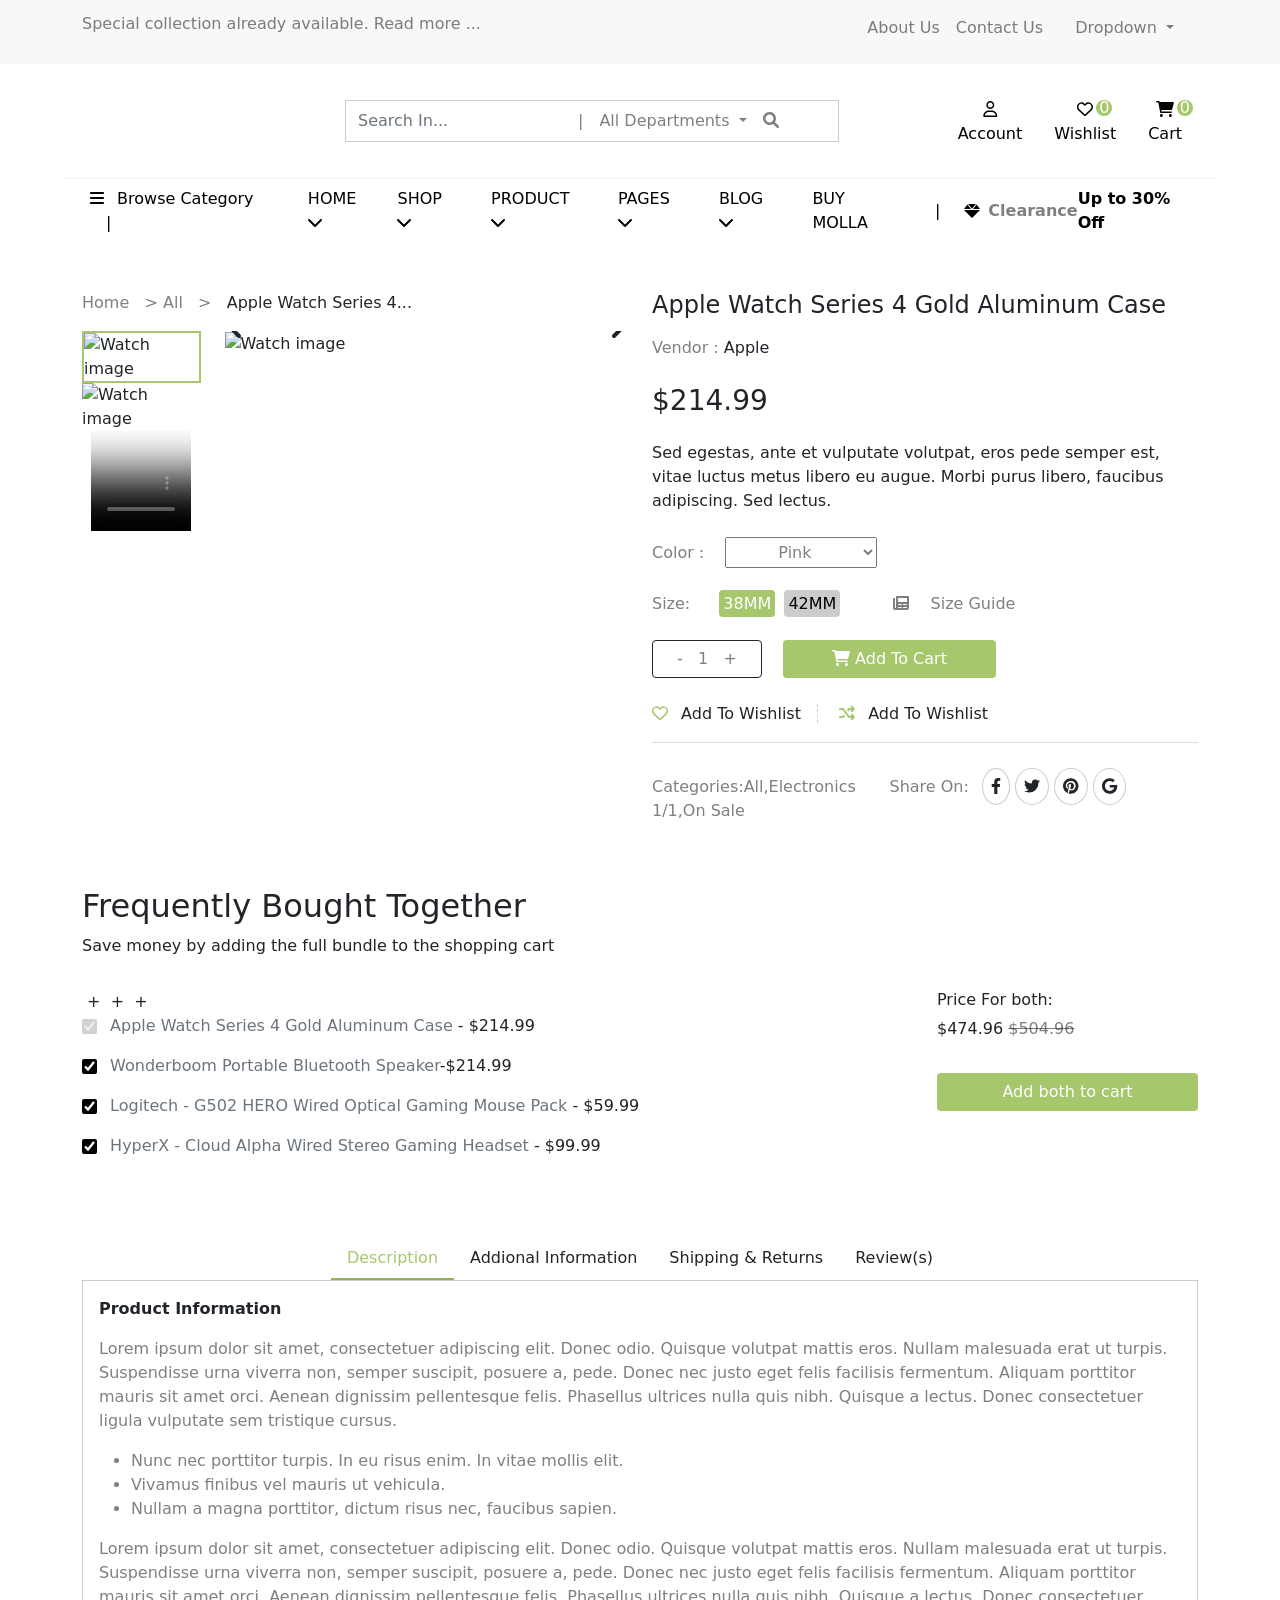
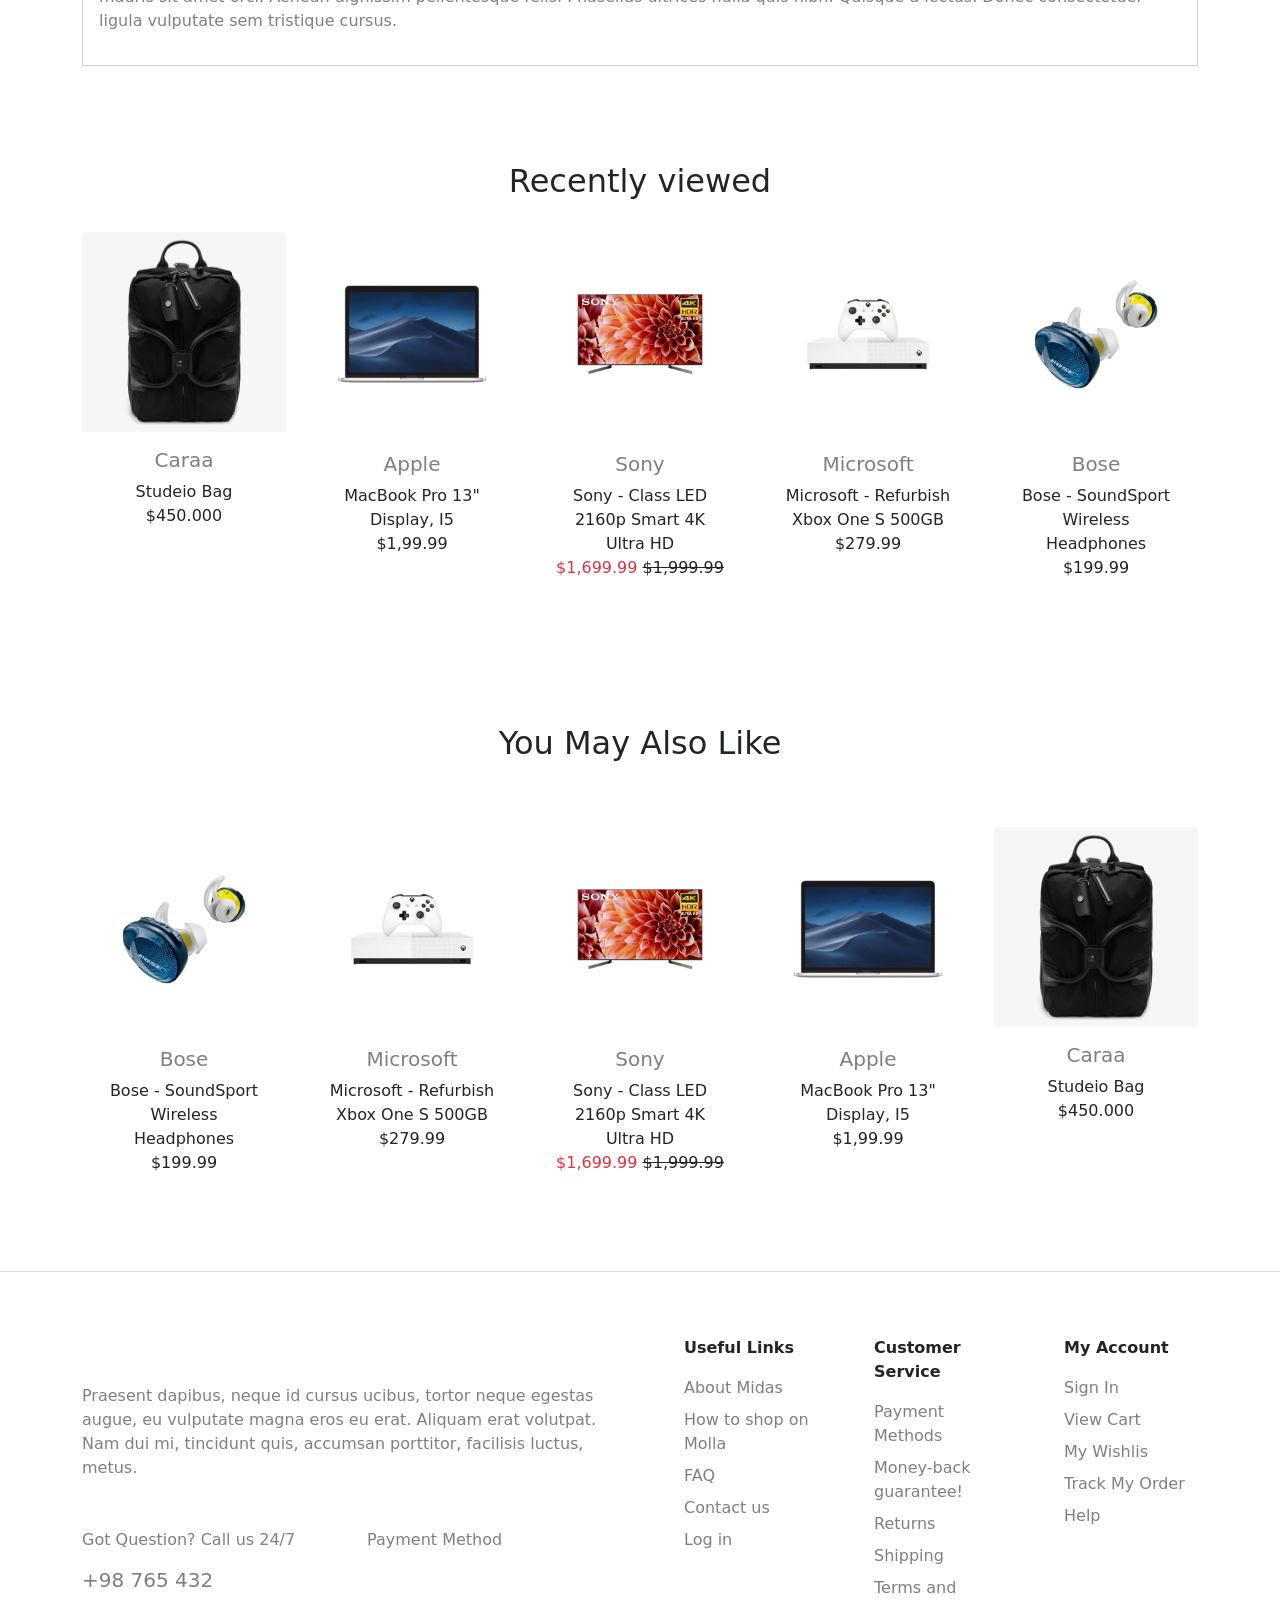
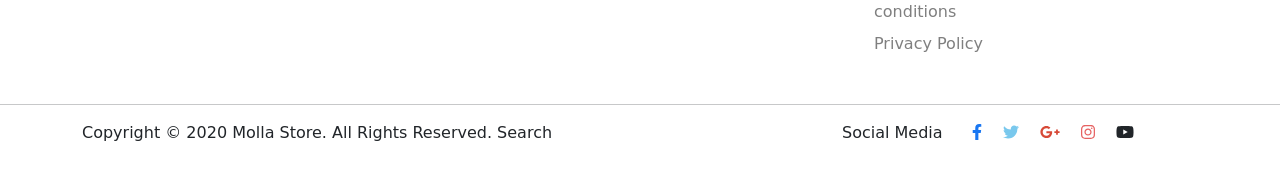
==== 2- rahma yousra/index.html @ 9e014f12 "commi comm" ====
<!DOCTYPE html>
<html lang="en">
  <head>
    <meta charset="UTF-8" />
    <meta http-equiv="X-UA-Compatible" content="IE=edge" />
    <meta name="viewport" content="width=device-width, initial-scale=1.0" />
    <title>Apple Watch Series 4 Gold</title>
    <link rel="stylesheet" href="css/all.min.css" />
    <link rel="stylesheet" href="css/bootstrap.min.css" />
    <link rel="stylesheet" href="css/style.css" />
    <link rel="stylesheet" href="https://cdn.jsdelivr.net/npm/swiper@8/swiper-bundle.min.css"/>
    <link rel="stylesheet" href="css/media.css">
  </head>
  <body>
    <!-- Start Navbar0 -->
    <section id="navbar0">
      <div class="container pt-2 ">
        <div class="text-black-50 d-inline-block py-1"><span>Special collection already available. Read more ...</span></div>
        <div class="float-end d-flex align-items-center ">
          <ul class="list-unstyled d-none d-lg-flex align-items-center">
            <li class="mx-2 text-black-50">About Us</li>
            <li class="mx-2 text-black-50">Contact Us</li>
            <li class="nav-item dropdown mx-2 text-black-50">
              <a class="nav-link dropdown-toggle text-black-50" href="#" role="button" data-bs-toggle="dropdown" aria-expanded="false">
                Dropdown
              </a>
              <ul class="dropdown-menu">
                <li><a class="dropdown-item" href="#">AUD</a></li>
                <li><a class="dropdown-item" href="#">EUR</a></li>
                <li><a class="dropdown-item" href="#">INR</a></li>
                <li><a class="dropdown-item" href="#">JPY</a></li>
                <li><a class="dropdown-item" href="#">USD</a></li>
                <li><a class="dropdown-item" href="#">VND</a></li>
              </ul>
            </li>
          </ul>
              <ul  class="list-unstyled d-lg-none d-flex justify-content-center align-items-center">
              <li class="nav-item dropdown">
                <a class="nav-link dropdown-toggle text-black-50" href="#" role="button" data-bs-toggle="dropdown" aria-expanded="false">
                  Link
                </a>
                <ul class="dropdown-menu">
                  <li><a class="dropdown-item" href="#">About Us</a></li>
                  <li><a class="dropdown-item" href="#">Contact Us</a></li>
                  <li><a class="dropdown-item" href="#">AUD</a></li>
                </ul>
              </li>
            </ul>

            </li>
          </ul>
        </div>
        <div class="clearfix"></div>
      </div>
    </section>
    <!-- End Navbar0 -->


    <!-- Start Navbar1 -->
    <section id="navbar1">
      <nav class="navbar navbar-expand-lg">
        <div class="container py-3">

         <span class="d-flex justify-content-center align-items-center d-block d-md-none" id="openSidebar"> <i class="fa-solid fa-bars fa-2x"></i></span> 
         <div class="sideBar bg-light p-5" id="sideBar">
           <p class="float-end" id="closeSidebar"> <i class="fa-solid fa-x"></i></p>
           <div class="clearfix"></div>

            <form class="d-flex" role="search">
              <input
                class="form-control"
                type="search"
                placeholder="Search In..."
                aria-label="Search"
              />
              <span class="searchIcons me-3 p-3 text-black-50 d-flex justify-content-center align-items-center">
                <i class="fa-solid fa-magnifying-glass"></i>
              </span>
            </form>
            

            <ul class="nav navs d-flex justify-content-between align-items-center mt-4">
              <li class="nav-item" id="menuBrder">
                <a class="nav-link active text-black" id="menu" aria-current="page" href="#">Menu</a>
              </li>
              <li class="nav-item" id="categoryBrder">
                <a class="nav-link text-black" id="category" href="#">Category</a>
              </li>
            </ul>

               <ul class="itemListMenu mt-3 float-start list-unstyled  w-100" id="itemListMenu">
                <li>HOME</li>
                <hr>
                <li>SHOP</li>
                <hr>
                <li>PRODUCT</li>
                <hr>
                <li>PAGES</li>
                <hr>
                <li>BLOG</li>
                <hr>
                <li>BUY NOW</li>
               </ul>


               <ul class="itemListCategory mt-3 float-start list-unstyled d-none w-100 overflow-visible" id="itemListCategory">
                <li>Daily offers</li>
                <hr>
                <li>Gift Ideas</li>
                <hr>
                <li>Beds</li>
                <hr>
                <li>Lighting</li>
                <hr>
                <li>Sofas & Sleepr sofas</li>
                <hr>
                <li>Storage</li>
                <hr>
               </ul>


               <div class="mt-3">
                <span class="socialIcons ms-2 ">
                 <span class="p-2"><i class="fa-brands fa-facebook-f "></i></span>
                 <span class="p-2"><i class="fa-brands fa-twitter "></i></span>
                 <span class="p-2"><i class="fa-brands fa-pinterest "></i></span>
                 <span class="p-2"><i class="fa-brands fa-google "></i></span>
                 <span class="p-2"><i class="fa-brands fa-youtube"></i></span>
                </span></div>
            </div>


          <a class="navbar-brand"
            ><img
              src="images/logo_c1cc906b-de91-4cb3-840b-9c2dd7e81e2a_125x@2x.png"
              alt=""
          /></a>
         

          <div class="collapse navbar-collapse" id="navbarSupportedContent">
            <form class="d-none d-md-flex" role="search">
              <input
                class="form-control me-2"
                type="search"
                placeholder="Search In..."
                aria-label="Search"
              />
            </form>
            <span class="text-black-50">|</span>
            <li class="nav-item dropdown">
              <a
                class="nav-link dropdown-toggle text-black-50"
                href="#"
                role="button"
                data-bs-toggle="dropdown"
                aria-expanded="false"
              >
                All Departments
              </a>
              <ul class="dropdown-menu">
                <li>
                  <a class="dropdown-item text-black-50" href="#"
                    >All Departments</a
                  >
                </li>
                <li>
                  <a class="dropdown-item text-black-50" href="#">Fashion</a>
                </li>
                <li>
                  <a class="dropdown-item text-black-50" href="#">-Men</a>
                </li>
                <li>
                  <a class="dropdown-item text-black-50" href="#">-Women</a>
                </li>
                <li>
                  <a class="dropdown-item text-black-50" href="#"
                    >Electronics</a
                  >
                </li>
                <li>
                  <a class="dropdown-item text-black-50" href="#"
                    >Home & Garden</a
                  >
                </li>
                <li>
                  <a class="dropdown-item text-black-50" href="#">-Decor</a>
                </li>
                <li>
                  <a class="dropdown-item text-black-50" href="#">-Lighting</a>
                </li>
              </ul>
            </li>

            <span class="me-3 text-black-50">
              <i class="fa-solid fa-magnifying-glass"></i>
            </span>
          </div>

          <div class="icons w-50 ms-5">
            <ul
              class="navbar-nav navIcon ps-5 mb-2 mb-lg-d-flex justify-content-center align-items-center float-end"
            >
              <li class="nav-item mx-3">
                <a href="#" class="text-decoration-none iconsNavColor">
                  <i
                    class="fa-regular fa-user d-inline-block text-center w-100"
                  ></i>
                  <br />
                  <span class="d-none d-lg-block">Account</span>
                </a>
              </li>

              <li class="nav-item mx-3">
                <a href="#" class="text-decoration-none iconsNavColor">
                  <i
                    class="fa-regular fa-heart d-inline-block text-center w-100"
                  ></i
                  ><span
                    class="count p-2 rounded-circle d-flex justify-content-center align-items-center"
                    >0</span
                  >
                  <br />
                  <span class="d-none d-lg-block">Wishlist</span>
                </a>
              </li>

              <li class="nav-item mx-3">
                <a href="#" class="text-decoration-none iconsNavColor">
                  <i
                    class="fa-solid fa-cart-shopping d-inline d-lg-inline-block text-center w-100"
                  ></i
                  ><span
                    class="count cartCount p-2 rounded-circle d-flex justify-content-center align-items-center"
                    >0</span
                  >
                  <br />
                  <span class="d-none d-lg-block">Cart</span>
                </a>
              </li>
            </ul>
          </div> 
        </div>
      </nav>
      <hr class="breakNavs" />
    </section>
    <!-- End Navbar1 -->

    <!-- Start Navbar2 -->
    <section id="navbar2">
      <nav class="navbar  navbar-expand-lg">
        <div class="container">
          <div class="collapse navbar-collapse" id="navbarSupportedContent">
            <ul class="navbar-nav me-auto mb-2 mb-lg-0 text-black">
              <li class="nav-item">
                <a class="nav-link active text-black" aria-current="page"><i class="fa-solid fa-bars me-2"></i> Browse Category <span class="ms-3">|</span></a>
              </li>
              <li class="nav-item  ">
                <a class="nav-link text-black ms-3" href="Demo.html" target="_blank">HOME <i class="fa-solid fa-chevron-down"></i> </a>
              </li>
              <li class="nav-item ">
                <a class="nav-link text-black mx-2" href="#">SHOP <i class="fa-solid fa-chevron-down"></i></a>
              </li>
              <li class="nav-item">
                <a class="nav-link text-black mx-2" href="product.html" target="_blank">PRODUCT <i class="fa-solid fa-chevron-down"></i></a>
              </li>
              <li class="nav-item">
                <a class="nav-link text-black mx-2" href="#">PAGES <i class="fa-solid fa-chevron-down"></i></a>
              </li>
              <li class="nav-item">
                <a class="nav-link text-black mx-2" href="#">BLOG <i class="fa-solid fa-chevron-down"></i></a>
              </li>
              <li class="nav-item">
                <a class="nav-link text-black mx-2" href="#">BUY MOLLA </a>
              </li>
              <li class="mx-3 d-none d-xl-flex justify-content-center align-items-center">|</li>
              <li class="ms-2 text-black d-none  d-xl-flex justify-content-center align-items-center"><i class="fa-solid fa-gem"></i></li>
              <li class="ms-2 fw-bold d-none d-xl-flex justify-content-center align-items-center"><span class="text-black-50">Clearance</span> Up to 30% Off</li>
            </ul>
      
          </div>
        </div>
      </nav>
    </section>
    <!-- End Navbar2 -->

     <!-- Start AddToCart -->
      <header id="home" class="my-5">
        <div class="container">
          <div class="row">
            <div class="col-md-6">
              <p><a class="homeLink text-decoration-none text-black-50" href="#home">Home &nbsp; &gt; </a> <span class="text-black-50 homeLink">All &nbsp; &gt; </span> <span>&nbsp; Apple Watch Series 4...</span></p>
               <div class="homeImg">
                  <div class="row">
                    <div class="col-md-3 ">
                      <div class="threeImgs d-flex align-items-center flex-md-column">
                         <img src="images/6168ae2ea782121b2976e354fee776a3_b99ef992-c197-4e5d-81ba-7b82a5c49987.jpg" class="d-inline d-md-inline-block img-fluid" id="img1" alt="Watch image">
                         <img src="images/Untitled-1_b6ff6c4b-8a17-4f96-8bec-6616ef0be7ab_220x220.jpg" class="d-inline d-md-inline-block img-fluid" id="img2" alt="Watch image">
                         <video poster="images/Untitled-1_b6ff6c4b-8a17-4f96-8bec-6616ef0be7ab.webp" src="images//ea5dc76718da4bf68f3b762d4877a92b.SD-480p-1.5Mbps.mp4" id="video" class="d-inline d-md-inline-block w-100"  controls  muted loop></video>
                       </div>
                   </div>
                 

                   <div class="col-md-9">
                       <div class="mainImg overflow-hidden">
                        <img  class="w-100 d-none" id="mainImg" alt="Watch image">
                        <video src="images//ea5dc76718da4bf68f3b762d4877a92b.SD-480p-1.5Mbps.mp4"   id="mainVideo" class="py-5 mt-5 w-100 d-none d-flex justify-content-center align-items-center" controls  muted loop></video>
                       <div class="arrows">
                        <span id='clickLeft'><i  class="fa-solid fa-chevron-left fa-2x"></i></span>
                        <span id='clickRight'><i class="fa-solid fa-chevron-right fa-2x"></i></span>
                        
                       </div>
                      </div>
                   </div>
                  </div>
               </div>
            </div>

            <div class="col-md-6">
              <div class="homeTxt">
                <h4>Apple Watch Series 4 Gold Aluminum Case</h4>
                <p class="mt-3"><span class="text-black-50">Vendor : </span> Apple</p>
                <h6 class="mt-4 fs-3">$214.99</h6>
                <p class="mt-4">Sed egestas, ante et vulputate volutpat, eros pede semper est, vitae luctus metus libero eu augue. Morbi purus libero, faucibus adipiscing. Sed lectus.</p>
                <p class="mt-4"><span class="text-black-50">Color : </span> <select class="text-black-50 px-5 ms-3 py-1" name="colors" id="colors">
                  <option value="Pink" >Pink</option>
                </select></p>
                <p class="mt-4"><span class="text-black-50"> Size: </span> <span class="ms-4 sizeBgcolor1 p-1 rounded-2">38MM</span> <span class="sizeBgcolor2 ms-1 p-1 rounded-2">42MM</span>
                 <span class="text-black-50 ms-5 sizeGuide"> <i class="fa-solid fa-newspaper me-3"></i> Size Guide</span>
                </p>
                <p class="mt-4">
                  <button class="btn border-dark px-4 text-black-50" value="1"><span id="decrease">-</span> &nbsp; <span id="counter">1</span> &nbsp; <span id="increase">+</span></button>
                  <button class="btn text-white homeAddToCart ms-3 px-5"> <i class="fa-solid fa-cart-shopping"></i> Add To Cart</button>
                </p>
                <p class="mt-4">
                  <span class="pe-3 homeTxtIcon hoverAll"><i class="fa-regular fa-heart heartColor"></i> <span class="ms-2 heartIconTxt">Add To Wishlist</span></span>
                  <span class="px-3 hoverAll"><i class="fa-solid fa-shuffle shuffleColor"></i> <span class="ms-2 heartIconTxt">Add To Wishlist</span></span>
                </p>
                <hr class="text-muted">
              
              <div class="row">
                <div class="col-lg-5 my-3">
                    <span class="text-black-50">Categories:</span><span class="text-black-50 category">All,</span><span class="text-black-50 category">Electronics 1/1</span><span  class="text-black-50 category">,On Sale</span>
                  </div>

                  
                  <div class="col-lg-7 my-3">
                    <div class=""><span class="text-black-50">Share On:</span>
                    <span class="socialIcons ms-2">
                     <span class="p-2"><i class="fa-brands fa-facebook-f "></i></span>
                     <span class="p-2"><i class="fa-brands fa-twitter "></i></span>
                     <span class="p-2"><i class="fa-brands fa-pinterest "></i></span>
                     <span class="p-2"><i class="fa-brands fa-google "></i></span>
                    </span></div>
                  </div>
                </div>
              </div>
              </div>
            </div>
            </div>
          
        <!-- </div> -->
      </header>
     <!-- End AddToCart -->


     <!-- Start BoughtTogether -->
     <section class="BoughtTogether my-5">
         <div class="container">
          <h2>Frequently Bought Together</h2>
         <p>Save money by adding the full bundle to the shopping cart</p>
         <div class="row">
          <div class="col-lg-9 my-3">
             <div class="boughtImgs">
                <img src="images/6168ae2ea782121b2976e354fee776a3_b99ef992-c197-4e5d-81ba-7b82a5c49987.jpg" class="" alt="">
                + 
                <img src="images/293e4f32-4141-4dcd-9898-7e48425bd70c_1.2d47e8857f1b8368aadb686611cf8ba5_240x.jpg" class="" alt="">
                 +
                 <img src="images/6168ae2ea782121b2976e354fee776a3_b99ef992-c197-4e5d-81ba-7b82a5c49987.jpg" class="" alt="">
                +
                <img src="images/293e4f32-4141-4dcd-9898-7e48425bd70c_1.2d47e8857f1b8368aadb686611cf8ba5_240x.jpg" class="" alt="">
              </div>
              <div class="checkBoxes d-none d-md-block">
                <p>
                  <input type="checkbox" checked disabled class="check">
                  <label for="item"><span class="text-muted ms-2">Apple Watch Series 4 Gold Aluminum Case </span><span>- $214.99</span></label>
                </p>

                <p>
                  <input type="checkbox" checked  class="check bg-black">
                  <label for="item"><span class="text-muted ms-2">Wonderboom Portable Bluetooth Speaker</span><span>-$214.99</span></label>
                </p>

                <p>
                  <input type="checkbox" checked  class="check">
                  <label for="item"><span class="text-muted ms-2">Logitech - G502 HERO Wired Optical Gaming Mouse Pack </span><span>- $59.99</span></label>
                </p>

                <p>
                  <input type="checkbox" checked  class="check">
                  <label for="item"><span class="text-muted ms-2">HyperX - Cloud Alpha Wired Stereo Gaming Headset </span><span>- $99.99</span></label>
                </p>
              </div>
          </div>
          <div class="col-lg-3 my-3">
                <div class="boughtTxt text-center text-lg-start">

                <h6 class="d-inline d-md-block">Price For both:</h6>
                <p class="d-inline d-md-block">$474.96 <del class="text-black-50">$504.96</del></p>
                <button class="btn boughtBtn w-100 mt-3">Add both to cart</button>


                </div>
          </div>


         </div>
         
               <!--  -->
  
               <!--  -->
         </div>
                
         <div class="accordion d-block d-md-none mt-4 " id="accordionExample">
          <div class="accordion-item overflow-hidden">
            <h2 class="accordion-header text-center" id="headingOne">
              <button class="accordion-button m-auto text-center w-50" type="button" data-bs-toggle="collapse" data-bs-target="#collapseOne" aria-expanded="true" aria-controls="collapseOne">
                View More <i class="fa-solid fa-chevron-down ms-2"></i>
              </button>
            </h2>
            <div id="collapseOne" class="accordion-collapse collapse show" aria-labelledby="headingOne" data-bs-parent="#accordionExample">
              <div class="accordion-body">
                <div class="checkBoxes d-block d-md-none">
                  <p>
                    <input type="checkbox" checked disabled class="check">
                    <label for="item"><span class="text-muted ms-2">Apple Watch Series 4 Gold Aluminum Case </span><span>- $214.99</span></label>
                  </p>
  
                  <p>
                    <input type="checkbox" checked  class="check bg-black">
                    <label for="item"><span class="text-muted ms-2">Wonderboom Portable Bluetooth Speaker</span><span>-$214.99</span></label>
                  </p>
  
                  <p>
                    <input type="checkbox" checked  class="check">
                    <label for="item"><span class="text-muted ms-2">Logitech - G502 HERO Wired Optical Gaming Mouse Pack </span><span>- $59.99</span></label>
                  </p>
  
                  <p>
                    <input type="checkbox" checked  class="check">
                    <label for="item"><span class="text-muted ms-2">HyperX - Cloud Alpha Wired Stereo Gaming Headset </span><span>- $99.99</span></label>
                  </p>
                </div>
              </div>
            </div>
          </div>

        </div>
     </section>
     <!-- End BoughtTogether -->


     
     <!-- Start Navs -->
     <section class="navs" id="navs">
      <ul class="nav justify-content-center">
        <li class="nav-item" id="navOne">
          <a class="nav-link text-dark" id="navOneLink" href="#navs">Description</a>
        </li>
        <li class="nav-item">
          <a class="nav-link text-dark" href="#navs">Addional Information</a>
        </li>
        <li class="nav-item">
          <a class="nav-link text-dark" href="#navs">Shipping & Returns</a>
        </li>
        <li class="nav-item">
          <a class="nav-link text-dark" href="#navs">Review(s)</a>
        </li>
      </ul>
 
      <div class="container">
        <div class="content p-3">
          <div id="one" >
            <p class="fw-bold">Product Information</p>
            <p class="mt-3 text-black-50">Lorem ipsum dolor sit amet, consectetuer adipiscing elit. Donec odio. Quisque volutpat mattis eros. Nullam malesuada erat ut turpis. Suspendisse urna viverra non, semper suscipit, posuere a, pede. Donec nec justo eget felis facilisis fermentum. Aliquam porttitor mauris sit amet orci. Aenean dignissim pellentesque felis. Phasellus ultrices nulla quis nibh. Quisque a lectus. Donec consectetuer ligula vulputate sem tristique cursus.</p>
            <ul class="mt-3 text-black-50">
              <li>Nunc nec porttitor turpis. In eu risus enim. In vitae mollis elit.</li>
              <li>Vivamus finibus vel mauris ut vehicula.</li>
              <li>Nullam a magna porttitor, dictum risus nec, faucibus sapien.</li>
            </ul>
            <p class="mt-3 text-black-50">Lorem ipsum dolor sit amet, consectetuer adipiscing elit. Donec odio. Quisque volutpat mattis eros. Nullam malesuada erat ut turpis. Suspendisse urna viverra non, semper suscipit, posuere a, pede. Donec nec justo eget felis facilisis fermentum. Aliquam porttitor mauris sit amet orci. Aenean dignissim pellentesque felis. Phasellus ultrices nulla quis nibh. Quisque a lectus. Donec consectetuer ligula vulputate sem tristique cursus.</p>
          </div>
          <div id="two" class="d-none">
            <p class="fw-bold"> <p class="fw-bold">Information</p>
            <p class="mt-3 text-black-50">Lorem ipsum dolor sit amet, consectetuer adipiscing elit. Donec odio. Quisque volutpat mattis eros. Nullam malesuada erat ut turpis. Suspendisse urna viverra non, semper suscipit, posuere a, pede. Donec nec justo eget felis facilisis fermentum. Aliquam porttitor mauris sit amet orci. Aenean dignissim pellentesque felis. Phasellus ultrices nulla quis nibh. Quisque a lectus. Donec consectetuer ligula vulputate sem tristique cursus.</p>
            <p>Fabric & care</p>
            <ul class="mt-3 text-black-50">
              <li>Faux suede fabric</li>
              <li>Gold tone metal hoop handles.</li>
              <li>RI branding.</li>
              <li>Snake print trim interior.</li>
              <li>Adjustable cross body strap.</li>
              <li>Height: 31cm; Width: 32cm; Depth: 12cm; Handle Drop: 61cm.</li>
            </ul>
            <hr class="text-black-50">
            <p><span>Type: </span> <span class="contentInfoList ms-3 text-black-50">Watch</span></p>
            <p><span>Vendor: </span> <span class="contentInfoList ms-3 text-black-50">Apple</span></p>
            <p><span>Color: </span> <span class="ms-3 text-black-50">Pink</span></p>
            <p><span>Size: </span> <span class="ms-3 text-black-50">38MM,42MM</span></p>
          </div>
          <div id="three" class="d-none">
            <p class="text-black-50">Order in the next <span class="shippingHours">10Hours59Minutes:</span></p>
            <p class="text-black-50"><i class="fa-solid fa-check me-2"></i> To receive your package between <em> Monday 10/10/2022 </em> and <em> Thursday 10/13/2022</em></p>
           <hr class="text-black-50">
           <p>Delivery & returns</p>
           <p class="mt-3 text-black-50">We deliver to over 100 countries around the world. For full details of the delivery options we offer, please view our <span class="contentInfoList">Delivery information <br></span>
            We hope you’ll love every purchase, but if you ever need to return an item you can do so within a month of receipt. For full details of how to make a return, please view our <span class="contentInfoList">Returns <br></span> <span class="contentInfoList">information</span></p>
          </div>
          <div id="four" class="d-none">
            four
          </div>
        </div>
      </div>
     
     </section>
     <!-- End Navs -->
      


      <!--Start Recently Viewed -->
          <section class="recently-viewed my-5">
             <div class="container py-5">
              <h2 class="text-center">Recently viewed</h2>
              <div class="row mt-3">
                 <div class="col-6 col-lg-4  col-xl my-3">
                  <div class="card">
                    <div class="cardImgs  w-100">
                      <div class="icons text-end w-100 mt-3 me-2 ">
                        <p class="btn rounded-pill text-end w-75 me-3">
                          <span class="tooltip text-white me-4">Add To Wishlist</span>
                          <i class="fa-regular fa-heart"></i>
                        </p>
                        <p class="btn rounded-pill text-end  w-75 me-3">
                          <span class="tooltip text-white me-4">Quick View</span>
                          <i class="fa-solid fa-glasses"></i>
                        </p>
                      </div>
                      <img src="Images/main_studiobag_1024x1024_2x_b6820b1b-255b-45f5-9020-11326ff910f4.webp" class="card-img-top  text-center mainImg" alt="...">
                    <img src="Images/studio_bag_01_1024x1024_2x_93f4acdd-b62f-4c5e-863b-537a3e01bc04.webp" class="card-img-top  text-center  hoverImg" alt="...">
                    </div>
                    <div class="card-body text-center">
                      <h5 class="card-title text-center text-black-50">Caraa</h5>
                      <p class="card-text"><span>Studeio Bag</span> <br> <span>$450.000</span> </p>
                      <button class="addToCartBtn btn text-black w-100 mt-4 "><i class="fa-solid fa-cart-shopping"></i> Add To Cart</button>
                    </div>
                  </div>
                 </div>

                 <div class="col-6 col-lg-4  col-xl my-3">
                  <div class="card">
        
                    <div class="cardImgs w-100">
                      <div class="icons text-end w-100 mt-3 me-2">
                        <p class="btn rounded-pill text-end w-75 me-3">
                          <span class="tooltip text-white me-4">Add To Wishlist</span>
                          <i class="fa-regular fa-heart"></i>
                        </p>
                        <p class="btn rounded-pill text-end  w-75 me-3">
                          <span class="tooltip text-white me-4">Quick View</span>
                          <i class="fa-solid fa-glasses"></i>
                        </p>
                      </div>
                      <img src="Images/4599700_sd.webp" class="card-img-top text-center  mainImg" alt="...">
                      <img src="Images/4599700cv11d.webp" class="card-img-top  text-center hoverImg" alt="...">
                    </div>
                    <div class="card-body text-center">
                      <h5 class="card-title text-center text-black-50">Apple</h5>
                      <p class="card-text"><span>MacBook Pro 13" Display, I5</span> <br> <span>$1,99.99</span> </p>
                      <button class="btn text-black w-100 "><i class="fa-solid fa-cart-shopping"></i> Add To Cart</button>
                    </div>
                  </div>
                 </div>
                 
              
                 <div class="col-6 col-lg-4  col-xl my-3">
                  <div class="card">
                    <div class="cardImgs w-100">
                      <div class="icons text-end mt-3 me-2 w-100">
                        <p class="btn rounded-pill text-end w-75 me-3">
                          <span class="tooltip text-white me-4">Add To Wishlist</span>
                          <i class="fa-regular fa-heart"></i>
                        </p>
                        <p class="btn rounded-pill text-end  w-75 me-3">
                          <span class="tooltip text-white me-4">Quick View</span>
                          <i class="fa-solid fa-glasses"></i>
                        </p>
                      </div>
                      <img src="Images/6179726_sd.webp" class="card-img-top  text-center mainImg" alt="...">
                      <img src="Images/6179726ld.webp" class="card-img-top  text-center hoverImg" alt="...">
                    </div>
                    <div class="card-body text-center">
                      <h5 class="card-title text-center text-black-50">Sony</h5>
                      <p class="card-text"><span>Sony - Class LED 2160p Smart 4K Ultra HD</span> <br> <span class="text-danger">$1,699.99 </span> <del>$1,999.99</del></p>
                      <button class="btn text-black w-100 "><i class="fa-solid fa-cart-shopping"></i> Add To Cart</button>
                    </div>
                  </div>
                 </div>

                 <div class="col-6 col-lg-4  col-xl my-3">
                  <div class="card">
                    <div class="cardImgs w-100">
                      <div class="icons text-end  w-100 mt-3 me-2">
                        <p class="btn rounded-pill text-end w-75 me-3">
                          <span class="tooltip text-white me-4">Add To Wishlist</span>
                          <i class="fa-regular fa-heart"></i>
                        </p>
                        <p class="btn rounded-pill text-end  w-75 me-3">
                          <span class="tooltip text-white me-5">Quick View</span>
                          <i class="fa-solid fa-glasses"></i>
                        </p>
                      </div>
                      <img src="Images/6375659cv14d.webp" class="card-img-top  text-center mainImg" alt="...">
                      <img src="Images/6375659cv15d.webp" class="card-img-top  text-center hoverImg" alt="...">
                    </div>
                    <div class="card-body text-center">
                      <h5 class="card-title text-center text-black-50"> Microsoft</h5>
                      <p class="card-text"><span>Microsoft - Refurbish Xbox One S 500GB</span><br> <span>$279.99</span> </p>
                      <button class="btn text-black w-100 "><i class="fa-solid fa-cart-shopping"></i> Add To Cart</button>
                    </div>
                  </div>
                 </div>

                 <div class="col-6 col-lg-4  col-xl my-3">
                  <div class="card">
                    <div class="cardImgs w-100">
                      <div class="icons w-100 mt-3 me-2 text-end">
                        <p class="btn rounded-pill text-end w-75 me-3">
                          <span class="tooltip text-white me-4">Add To Wishlist</span>
                          <i class="fa-regular fa-heart"></i>
                        </p>
                        <p class="btn rounded-pill text-end  w-75 me-3">
                          <span class="tooltip text-white me-5">Quick View</span>
                          <i class="fa-solid fa-glasses"></i>
                        </p>
                      </div>
                      <img src="Images/5876112_sd.webp" class="card-img-top  text-center mainImg" alt="...">
                      <img src="Images/5876112cv13d.webp" class="card-img-top  text-center hoverImg" alt="...">
                    </div>
                    <div class="card-body text-center">
                      <h5 class="card-title text-center text-black-50"> Bose</h5>
                      <p class="card-text"><span>Bose - SoundSport Wireless Headphones</span><br> <span>$199.99</span> </p>
                      <button class="btn text-black w-100 "><i class="fa-solid fa-cart-shopping"></i> Add To Cart</button>
                    </div>
                  </div>
                 </div>

              </div>
             </div>
          </section>
      <!-- End Recently Viewed -->
      


    <!--Satrt May also Like  -->
     <section class="recently-viewed my-5">
      <div class="container">
        <h2 class="text-center my-5">You May Also Like</h2>
        <div class="row mt-3">
          <div class="col-6 col-lg-4  col-xl my-3">
            <div class="card">
              <div class="cardImgs w-100">
                <div class="icons w-100 mt-3 me-2 text-end">
                  <p class="btn rounded-pill text-end w-75 me-3">
                    <span class="tooltip text-white me-4">Add To Wishlist</span>
                    <i class="fa-regular fa-heart"></i>
                  </p>
                  <p class="btn rounded-pill text-end  w-75 me-3">
                    <span class="tooltip text-white me-5">Quick View</span>
                    <i class="fa-solid fa-glasses"></i>
                  </p>
                </div>
                <img src="Images/5876112_sd.webp" class="card-img-top  text-center mainImg" alt="...">
                <img src="Images/5876112cv13d.webp" class="card-img-top  text-center hoverImg" alt="...">
              </div>
              <div class="card-body text-center">
                <h5 class="card-title text-center text-black-50"> Bose</h5>
                <p class="card-text"><span>Bose - SoundSport Wireless Headphones</span><br> <span>$199.99</span> </p>
                <button class="btn text-black w-100 "><i class="fa-solid fa-cart-shopping"></i> Add To Cart</button>
              </div>
            </div>
           </div>
          
           <div class="col-6 col-lg-4  col-xl my-3">
            <div class="card">
              <div class="cardImgs w-100">
                <div class="icons text-end  w-100 mt-3 me-2">
                  <p class="btn rounded-pill text-end w-75 me-3">
                    <span class="tooltip text-white me-4">Add To Wishlist</span>
                    <i class="fa-regular fa-heart"></i>
                  </p>
                  <p class="btn rounded-pill text-end  w-75 me-3">
                    <span class="tooltip text-white me-5">Quick View</span>
                    <i class="fa-solid fa-glasses"></i>
                  </p>
                </div>
                <img src="Images/6375659cv14d.webp" class="card-img-top  text-center mainImg" alt="...">
                <img src="Images/6375659cv15d.webp" class="card-img-top  text-center hoverImg" alt="...">
              </div>
              <div class="card-body text-center">
                <h5 class="card-title text-center text-black-50"> Microsoft</h5>
                <p class="card-text"><span>Microsoft - Refurbish Xbox One S 500GB</span><br> <span>$279.99</span> </p>
                <button class="btn text-black w-100 "><i class="fa-solid fa-cart-shopping"></i> Add To Cart</button>
              </div>
            </div>
           </div>
       
           <div class="col-6 col-lg-4  col-xl my-3">
            <div class="card">
              <div class="cardImgs w-100">
                <div class="icons text-end mt-3 me-2 w-100">
                  <p class="btn rounded-pill text-end w-75 me-3">
                    <span class="tooltip text-white me-4">Add To Wishlist</span>
                    <i class="fa-regular fa-heart"></i>
                  </p>
                  <p class="btn rounded-pill text-end  w-75 me-3">
                    <span class="tooltip text-white me-4">Quick View</span>
                    <i class="fa-solid fa-glasses"></i>
                  </p>
                </div>
                <img src="Images/6179726_sd.webp" class="card-img-top  text-center mainImg" alt="...">
                <img src="Images/6179726ld.webp" class="card-img-top  text-center hoverImg" alt="...">
              </div>
              <div class="card-body text-center">
                <h5 class="card-title text-center text-black-50">Sony</h5>
                <p class="card-text"><span>Sony - Class LED 2160p Smart 4K Ultra HD</span> <br> <span class="text-danger">$1,699.99 </span> <del>$1,999.99</del></p>
                <button class="btn text-black w-100 "><i class="fa-solid fa-cart-shopping"></i> Add To Cart</button>
              </div>
            </div>
           </div>

          
           <div class="col-6 col-lg-4  col-xl my-3">
            <div class="card">
  
              <div class="cardImgs w-100">
                <div class="icons text-end w-100 mt-3 me-2">
                  <p class="btn rounded-pill text-end w-75 me-3">
                    <span class="tooltip text-white me-4">Add To Wishlist</span>
                    <i class="fa-regular fa-heart"></i>
                  </p>
                  <p class="btn rounded-pill text-end  w-75 me-3">
                    <span class="tooltip text-white me-4">Quick View</span>
                    <i class="fa-solid fa-glasses"></i>
                  </p>
                </div>
                <img src="Images/4599700_sd.webp" class="card-img-top  text-center  mainImg" alt="...">
                <img src="Images/4599700cv11d.webp" class="card-img-top  text-center hoverImg" alt="...">
              </div>
              <div class="card-body text-center">
                <h5 class="card-title text-center text-black-50">Apple</h5>
                <p class="card-text"><span>MacBook Pro 13" Display, I5</span> <br> <span>$1,99.99</span> </p>
                <button class="btn text-black w-100 "><i class="fa-solid fa-cart-shopping"></i> Add To Cart</button>
              </div>
            </div>
           </div>

           <div class="col-6 col-lg-4  col-xl my-3">
            <div class="card">
              <div class="cardImgs  w-100">
                <div class="icons text-end w-100 mt-3 me-2">
                  <p class="btn rounded-pill text-end w-75 me-3">
                    <span class="tooltip text-white me-4">Add To Wishlist</span>
                    <i class="fa-regular fa-heart"></i>
                  </p>
                  <p class="btn rounded-pill text-end  w-75 me-3">
                    <span class="tooltip text-white me-4">Quick View</span>
                    <i class="fa-solid fa-glasses"></i>
                  </p>
                </div>
                <img src="Images/main_studiobag_1024x1024_2x_b6820b1b-255b-45f5-9020-11326ff910f4.webp" class="card-img-top  text-center mainImg" alt="...">
              <img src="Images/studio_bag_01_1024x1024_2x_93f4acdd-b62f-4c5e-863b-537a3e01bc04.webp" class="card-img-top  text-center hoverImg" alt="...">
              </div>
              <div class="card-body text-center">
                <h5 class="card-title text-center text-black-50">Caraa</h5>
                <p class="card-text"><span>Studeio Bag</span> <br> <span>$450.000</span> </p>
                <button class="btn text-black w-100 mt-4"><i class="fa-solid fa-cart-shopping"></i> Add To Cart</button>
              </div>
            </div>
           </div>

       </div>
      </div>
      <hr class="text-black-50 mayLikeLine mt-5">
     </section> 
   
    <!-- End May also Like -->
 

   <!-- Start Footer -->
    <footer class="my-4">
      <div class="container">
        <div class="row">

          <div class="col-md-6 my-3">
            <div class="footerChild">
              <img src="images/logo_c1cc906b-de91-4cb3-840b-9c2dd7e81e2a_125x@2x (1).png" alt="">
              <p class="text-black-50 mt-4">Praesent dapibus, neque id cursus ucibus, tortor neque egestas augue, eu vulputate magna eros eu erat. Aliquam erat volutpat. Nam dui mi, tincidunt quis, accumsan porttitor, facilisis luctus, metus.</p>
            </div>
           <div class="row mt-5">
            <div class="col-md-6 text-black-50">
              <p>Got Question? Call us 24/7</p>
              <h5>+98 765 432</h5>
            </div>
            <div class="col-md-6 text-black-50">
              <p>Payment Method</p>
              <img src="images/cards.png" alt="">
            </div>
           </div>
          </div>

          <div class="col-md-2 my-3">
            <ul class="footerUsefulLinks">
              <p class="fw-bold">Useful Links</p>
              <li class="text-black-50 mt-3">About Midas</li>
              <li class=" text-black-50 my-2">How to shop on Molla</li>
              <li class=" text-black-50 my-2">FAQ</li>
              <li class=" text-black-50 my-2">Contact us</li>
              <li class=" text-black-50 my-2">Log in</li>
            </ul>
          </div>
           
          <div class="col-md-2 my-3">
            <ul class="footerUsefulLinks">
              <p class="fw-bold">Customer Service</p>
              <li class="text-black-50 mt-3">Payment Methods</li>
              <li class="text-black-50 my-2">Money-back guarantee!</li>
              <li class="text-black-50 my-2">Returns</li>
              <li class="text-black-50 my-2">Shipping</li>
              <li class="text-black-50 my-2">Terms and conditions</li>
              <li class="text-black-50 my-2">Privacy Policy</li>
            </ul>
          </div>


          <div class="col-md-2 my-3">
            <ul class="footerUsefulLinks">
              <p class="fw-bold">My Account</p>
              <li class="text-black-50 mt-3">Sign In</li>
              <li class="text-black-50 my-2">View Cart</li>
              <li class="text-black-50 my-2">My Wishlis</li>
              <li class="text-black-50 my-2">Track My Order</li>
              <li class="text-black-50 my-2">Help</li>
            </ul>
          </div>

        </div>
      </div>
      <hr>
      <div class="container">
        <div class="row">
          <div class="col-md-8">
            <p>Copyright © 2020 Molla Store. All Rights Reserved. Search</p>
          </div>
          <div class="col-md-4">
            <div class="socialIcon">
              <span class="me-3">Social Media</span>
              <i class="fa-brands fa-facebook-f mx-2 facebook"></i>
              <i class="fa-brands fa-twitter twitter mx-2"></i>
              <i class="fa-brands fa-google-plus-g google mx-2"></i>
              <i class="fa-brands fa-instagram instagram mx-2"></i>
              <i class="fa-brands fa-youtube youtube mx-2"></i>
            </div>
          </div>
        </div>
      </div>
    </footer>
   <!-- End Footer -->

    <script src="js/all.min.js"></script>
    <script src="js/bootstrap.bundle.min.js"></script>
    <script src="https://cdn.jsdelivr.net/npm/swiper@8/swiper-bundle.min.js"></script>
    <script src="js/main.js"></script>
  </body>
</html>
---- 2- rahma yousra/css/style.css ----
/* General Properties */
:root{
    --main-color:#a6c76c;
}
*::selection{
    background-color: var(--main-color); 
    color: white;
}
/* End General Properties */

/* start  Navbar0*/
#navbar0{
    background-color: #f8f8f8;
}
#navbar0 .dropdown-menu{
    min-width: 8rem !important;
}
/* end Navbar0 */

/* start Navbar1 */
#navbar1 .iconsNavColor{
   color: black;
   position: relative;
}
#navbar1 .iconsNavColor:hover{
    color: var(--main-color);
}
#navbar1 .count{
    position: absolute;
    left: 68%;
    top: 0px;
    bottom: 60%;
    background-color: var(--main-color);
    color: white;
    width: 15px;
    height: 15px;
}
#navbar1 .cartCount{
    left:85% !important;
}
#navbar1 .nav-item{
    display: inline !important;
}
#navbar1 .navIcon
{
    margin-top: 10px;
    flex-direction: row;
}
#navbar1 input{
   border: 0px !important;
}
#navbar1 .collapse{
   border: 1px solid #ccc;
   transform: translateX(50%);
}
#navbar1 .navbar-toggler-icon{
    background-image: unset;
    color: black;
}
#navbar1 .breakNavs{
    width: 90%;
    color: #ccc;
    margin: auto;
}
/* end Navbar1 */

/* start Sidebar */
#navbar1 .navbar .sideBar{
    position: fixed;
    top: 0;
    left: -100%;
    bottom: 0;
    z-index: 9999;
}
#navbar1 .navbar .sideBar .searchIcons{
    background-color: var(--main-color) !important;
    color: white ;
}
#navbar1 .navbar .sideBar .nav .active{
    color: var(--main-color) !important;
}
#navbar1 .navbar .sideBar .nav .nav-item{
    border-bottom: 2px solid var(--main-color);
}
#navbar1.navbar .sideBar .nav .nav-item .nav-link:hover{
    color: var(--main-color) !important;
}
/* end Sidebar */

/* star Navbar2 */
#navbar2 .navbar{
    padding: 0rem !important;
}
#navbar2 .navbar .navbar-nav .nav-item:hover{
     border-top: 1px solid var(--main-color);
}
#navbar2 .navbar .navbar-nav .nav-item:hover .nav-link{
    color: var(--main-color) !important;
}

/* end Navbar2 */


/* Start AddToCart */
#home .homeLink:hover{
   color: var(--main-color) !important;
}
#home .threeImgs img {
    width: 140px !important;
}
#home .threeImgs video{
    width: 100px !important;
    height: 100px !important;
}
#home .mainImg{
    position: relative;
}
#home .arrows{
    position: absolute;
    bottom: 50%;
    width: 100%;
    display: flex;
    justify-content: space-between;
}
#home .homeTxt .sizeBgcolor1{
    background-color: var(--main-color) !important;
    color: white;
}
#home .homeTxt .sizeBgcolor2{
    background-color: #ccc !important;
    color: black;
}
#home .homeTxt .sizeGuide{
    transition:  all 0.5s;
 }
#home .homeTxt .sizeGuide:hover{
   color: black !important;
}
#home .homeTxt .homeAddToCart{
    background-color: var(--main-color);
}
#home .homeTxt .homeAddToCart:hover{
    box-shadow: 0 5px 10px rgba(0,0,0,.15) !important;
    background-color: #92b25a;
}
#home .homeTxt .heartColor,#home .homeTxt .shuffleColor{
    color: var(--main-color) !important;
}
#home .homeTxt .homeTxtIcon{
    border-right:1px dashed #ccc;
}
#home .homeTxt .hoverAll .heartIconTxt{
    transition: all .5s;
}
#home .homeTxt .hoverAll:hover .heartIconTxt{
    color: var(--main-color);
     text-decoration: underline;
}
#home .homeTxt .category{
    transition: all 0.5s;
}
#home .homeTxt .category:hover{
    color: var(--main-color) !important;
}
#home .homeTxt .socialIcons span {
     width: 50px;
     height: 50px;
     border-radius: 50%;
     border: 1px solid #ccc;
}
#home .homeTxt .socialIcons span{
    transition: all 0.5s;
}
#home .homeTxt .socialIcons span:hover{
    border-color: var(--main-color) !important;
    color: var(--main-color) !important;
}

/* End AddToCart */


/* Start BoughtTogether */
.BoughtTogether .boughtImgs img{
   width: 150px !important;
}

.BoughtTogether .boughtBtn{
    background-color: var(--main-color);
    color: white !important;
}
.BoughtTogether .boughtBtn:hover{
    box-shadow: 0 5px 10px rgba(0,0,0,.15) !important;
    background-color: #92b25a !important;
}
.BoughtTogether input:checked{
    accent-color: black;
}
.BoughtTogether .check{
    width: 15px;
    height: 15px;
    vertical-align: middle;
}
.BoughtTogether .viewMore{
    color: var(--main-color);
}
.BoughtTogether .collapse{
    transform: none;
    border: none !important;
}
.BoughtTogether .accordion-button{
    color: #92b25a !important;
    background-color: transparent !important;
    border-color: transparent;
}
.BoughtTogether .accordion-button:not(.collapsed)::after,.BoughtTogether .accordion-button::after {
    background-image: none !important;
}
.BoughtTogether .accordion-button:focus
{
    box-shadow: 0 0 0 0 !important;
}
.BoughtTogether .accordion-item
{
    border: none !important;
}
.BoughtTogether .accordion-button:not(.collapsed){
    box-shadow: 0 0 0 0;
}
.BoughtTogether .accordion-button
{
    display: block ;
}
 /* BoughtTogether */ 


/* Start Navs */
.navs .nav-link:active,.navs .nav-link:hover{
    color: var(--main-color) !important;
    /* text-decoration: underline !important; */
    cursor: pointer;
}
.navs .nav-item:active{
   border-bottom: 1px solid #92b25a;
}
.navs .content{
    border: 1px solid #ccc;
}
.navs .content .contentInfoList{
    text-decoration: underline;
    transition: all 0.5s;
    cursor: pointer;
}
.navs .content .contentInfoList:hover{
    color: var(--main-color) !important;
}
.navs .content .shippingHours{
    color: var(--main-color) !important;
}
/* End Navs */


/* Start Recently Viewed & cardMayLike*/
  .recently-viewed  button{
    border: 1px solid #ccc !important;
    display: none;
  }
  .recently-viewed button:hover{
    box-shadow: 0 5px 10px rgba(0,0,0,.15) !important;
    background-color: #92b25a !important;
    border: 1px solid var(--main-color) !important;
    color: white !important;
  }
  .recently-viewed .card{
        border: none !important;
        transition: all 2s;
  }
  .recently-viewed .card .card-text{
    transition: all 0.5s;
  }
  .recently-viewed .card .card-text:hover{
    color: var(--main-color) !important;
  }

  .recently-viewed .card:hover .hoverImg,.recently-viewed .card:hover button{
     display: block !important;
  }
  
  .recently-viewed .card{
    overflow: hidden;
  }
  .recently-viewed .card:hover .mainImg{
    opacity: 0;
    visibility: hidden;
    transition: all 0.5s;
  }
  .recently-viewed .card .hoverImg{
    opacity: 0;
    visibility: hidden;
    position: absolute;
    top: 0;
    left: 0;
    z-index: 98;
  }
  .recently-viewed .card:hover .hoverImg{
    opacity: 1;
    visibility: visible;
    transition: all 2.8s ease-in-out;
    transition-delay: -1.5s;
    transform: scale(1.1);
  }
  .recently-viewed .card:hover{
    box-shadow:  rgb(100 100 111 / 20%) 0px 7px 29px 0px;
  }
  .recently-viewed .card .cardImgs{
    position: relative;
  }
  .recently-viewed .card .icons{
    position: absolute;
    z-index: 99;
  }
  .recently-viewed .card .icons{
    visibility: hidden;
  }
  .recently-viewed .card:hover .icons{
    visibility: visible;
  }
   .recently-viewed .card .icons p span{
    visibility: hidden;
   }
  .recently-viewed .card .icons p:hover {
    color: white !important;
    background-color: var(--main-color) !important;
  }
   .recently-viewed .card .icons p,.recently-viewed .card .icons p span{
    transition:  all 0.5s;
   }
  .recently-viewed .card .icons p:hover span{
   visibility: visible;
    color: white !important;
  }
  .recently-viewed .card .tooltip{
    opacity: 1 !important;
  }
  /* .recently-viewed .card:hover .addToCartBtn{
    display: block;
  } */

/* End Recently Viewed & cardMayLike */


/* Start Footer */
.footerUsefulLinks{
    list-style: none;
}
.footerUsefulLinks li{
    transition: all 0.5s;
}
.footerUsefulLinks li:hover{
    color: var(--main-color)  !important;
} 
footer .socialIcon .facebook{
    color:   #1977f2 !important;
}
footer .socialIcon .twitter{
    color:  #79c8ed !important;
}
footer .socialIcon .google{
    color:  #d74937 !important;
}
footer .socialIcon .instagram{
    color:   #dd6d9a !important;
}
footer .socialIcon .instagram{
    color:   #e66262 !important;
}
/* End Footer */
---- 2- rahma yousra/css/media.css ----
/* Start BoughtTogether */
@media (max-width:768px) {
    .BoughtTogether .boughtImgs img{
        width: 100px !important;
     }
    

}
@media (max-width:992px) {
    header .imgHeader{
        width: 100%;
        height: 100vh;
   }
   
}
/* End BoughtTogether */
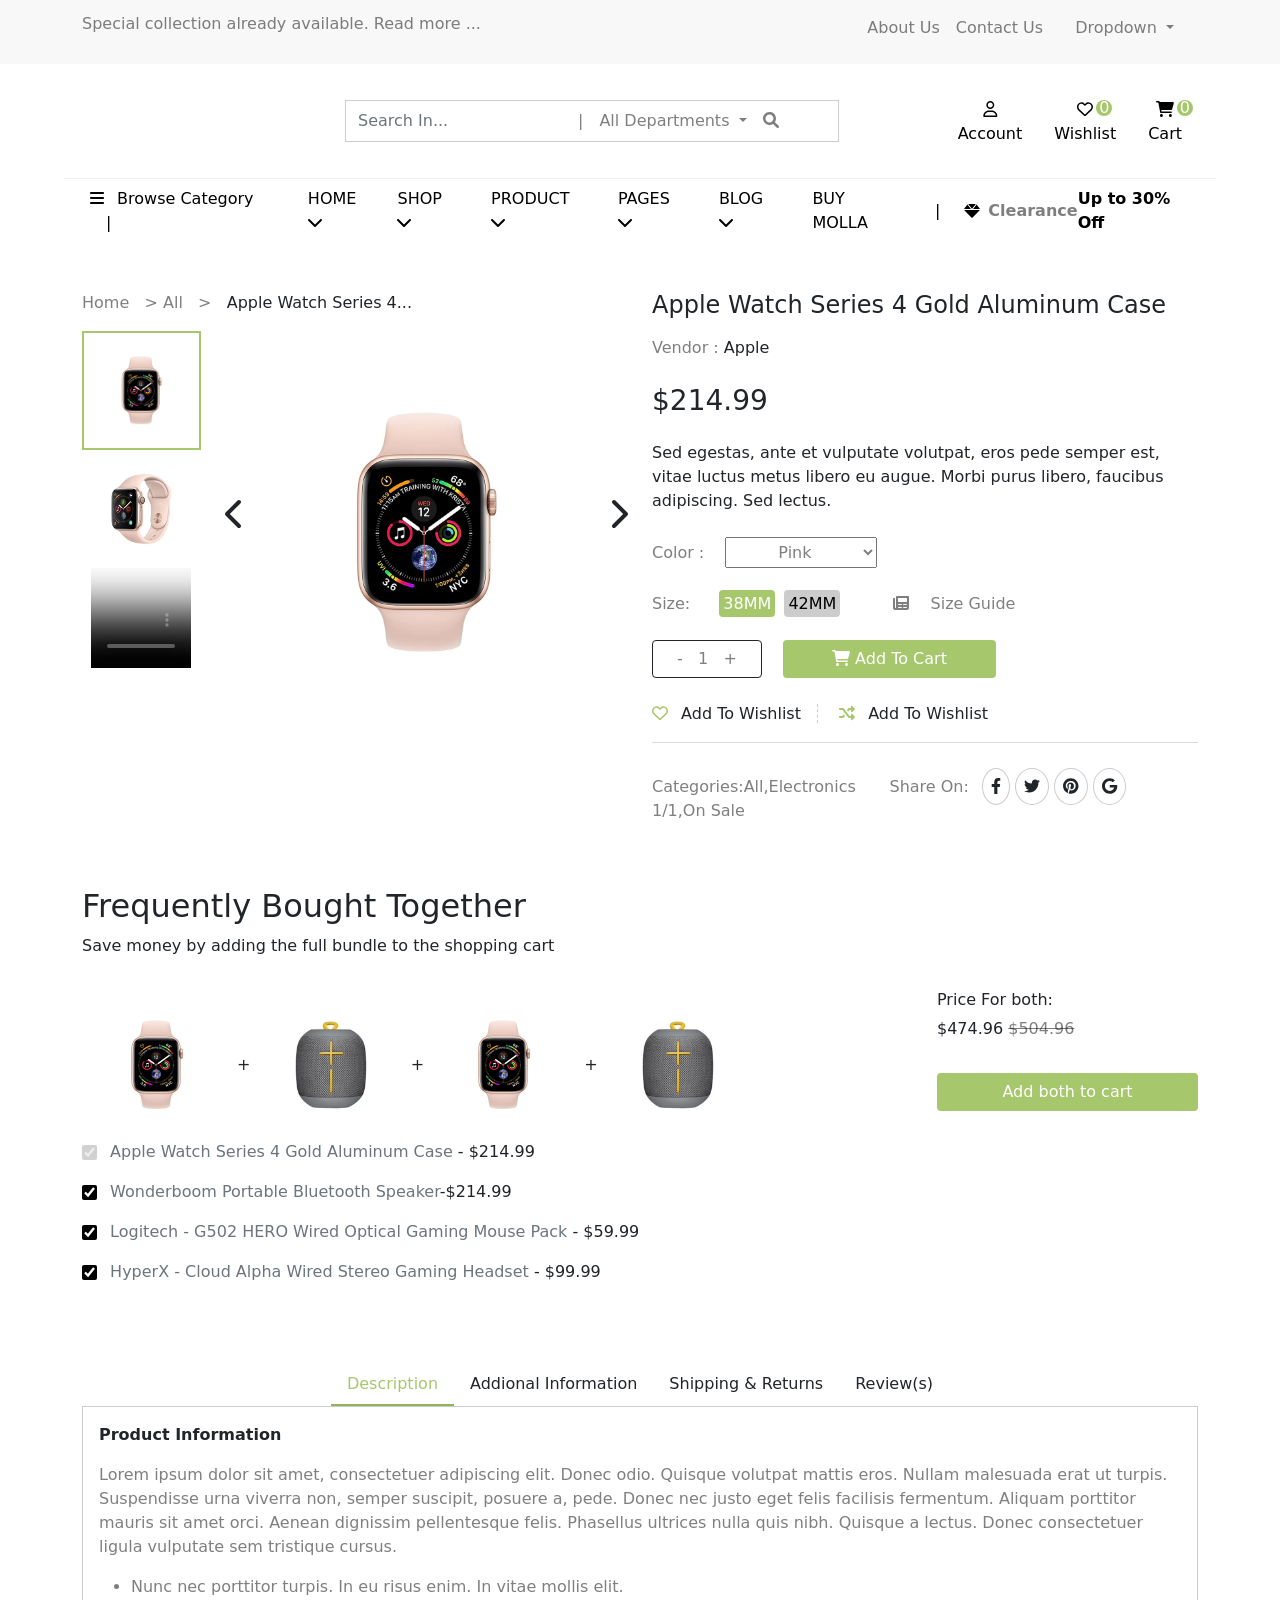
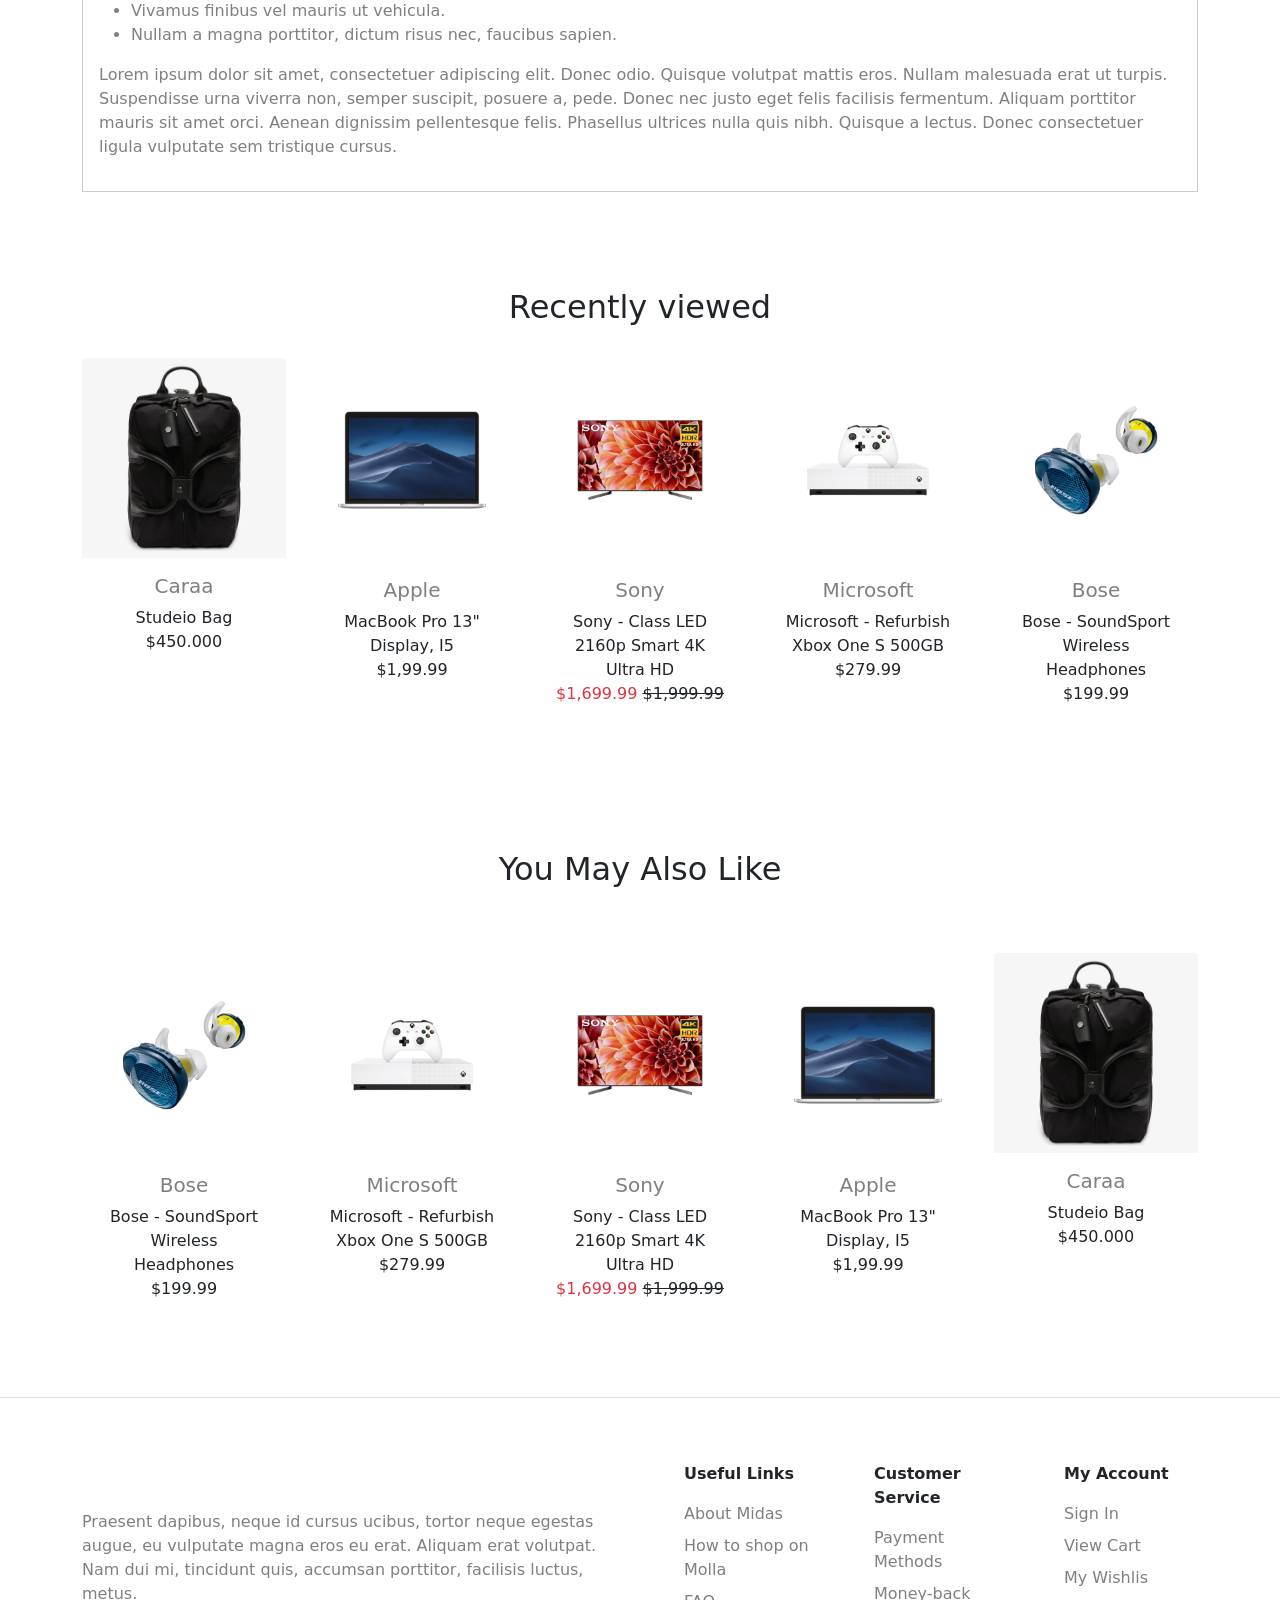
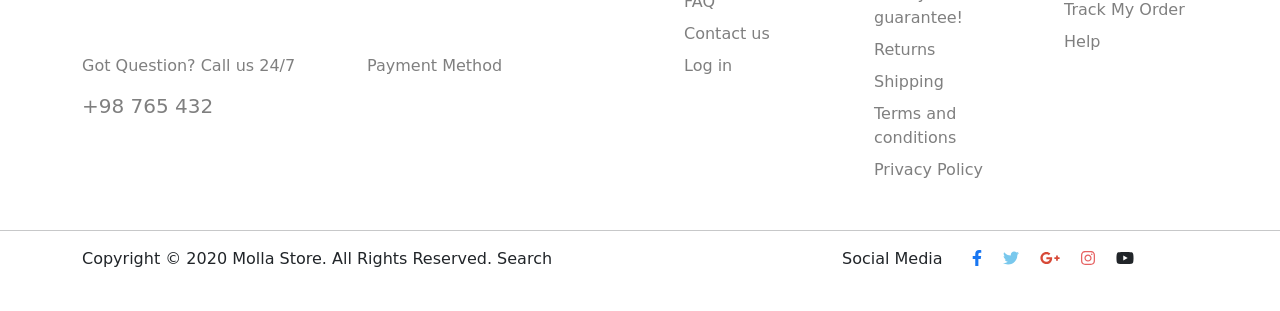
==== commit c370f684: "Update index.html" ====
--- a/2- rahma yousra/index.html
+++ b/2- rahma yousra/index.html
@@ -293,8 +293,8 @@
                   <div class="row">
                     <div class="col-md-3 ">
                       <div class="threeImgs d-flex align-items-center flex-md-column">
-                         <img src="images/6168ae2ea782121b2976e354fee776a3_b99ef992-c197-4e5d-81ba-7b82a5c49987.jpg" class="d-inline d-md-inline-block img-fluid" id="img1" alt="Watch image">
-                         <img src="images/Untitled-1_b6ff6c4b-8a17-4f96-8bec-6616ef0be7ab_220x220.jpg" class="d-inline d-md-inline-block img-fluid" id="img2" alt="Watch image">
+                         <img src="Images/6168ae2ea782121b2976e354fee776a3_b99ef992-c197-4e5d-81ba-7b82a5c49987.jpg" class="d-inline d-md-inline-block img-fluid" id="img1" alt="Watch image">
+                         <img src="Images/Untitled-1_b6ff6c4b-8a17-4f96-8bec-6616ef0be7ab_220x220.jpg" class="d-inline d-md-inline-block img-fluid" id="img2" alt="Watch image">
                          <video poster="images/Untitled-1_b6ff6c4b-8a17-4f96-8bec-6616ef0be7ab.webp" src="images//ea5dc76718da4bf68f3b762d4877a92b.SD-480p-1.5Mbps.mp4" id="video" class="d-inline d-md-inline-block w-100"  controls  muted loop></video>
                        </div>
                    </div>
@@ -303,7 +303,7 @@
                    <div class="col-md-9">
                        <div class="mainImg overflow-hidden">
                         <img  class="w-100 d-none" id="mainImg" alt="Watch image">
-                        <video src="images//ea5dc76718da4bf68f3b762d4877a92b.SD-480p-1.5Mbps.mp4"   id="mainVideo" class="py-5 mt-5 w-100 d-none d-flex justify-content-center align-items-center" controls  muted loop></video>
+                        <video src="Images//ea5dc76718da4bf68f3b762d4877a92b.SD-480p-1.5Mbps.mp4"   id="mainVideo" class="py-5 mt-5 w-100 d-none d-flex justify-content-center align-items-center" controls  muted loop></video>
                        <div class="arrows">
                         <span id='clickLeft'><i  class="fa-solid fa-chevron-left fa-2x"></i></span>
                         <span id='clickRight'><i class="fa-solid fa-chevron-right fa-2x"></i></span>
@@ -371,13 +371,13 @@
          <div class="row">
           <div class="col-lg-9 my-3">
              <div class="boughtImgs">
-                <img src="images/6168ae2ea782121b2976e354fee776a3_b99ef992-c197-4e5d-81ba-7b82a5c49987.jpg" class="" alt="">
+                <img src="Images/6168ae2ea782121b2976e354fee776a3_b99ef992-c197-4e5d-81ba-7b82a5c49987.jpg" class="" alt="">
                 + 
-                <img src="images/293e4f32-4141-4dcd-9898-7e48425bd70c_1.2d47e8857f1b8368aadb686611cf8ba5_240x.jpg" class="" alt="">
+                <img src="Images/293e4f32-4141-4dcd-9898-7e48425bd70c_1.2d47e8857f1b8368aadb686611cf8ba5_240x.jpg" class="" alt="">
                  +
-                 <img src="images/6168ae2ea782121b2976e354fee776a3_b99ef992-c197-4e5d-81ba-7b82a5c49987.jpg" class="" alt="">
+                 <img src="Images/6168ae2ea782121b2976e354fee776a3_b99ef992-c197-4e5d-81ba-7b82a5c49987.jpg" class="" alt="">
                 +
-                <img src="images/293e4f32-4141-4dcd-9898-7e48425bd70c_1.2d47e8857f1b8368aadb686611cf8ba5_240x.jpg" class="" alt="">
+                <img src="Images/293e4f32-4141-4dcd-9898-7e48425bd70c_1.2d47e8857f1b8368aadb686611cf8ba5_240x.jpg" class="" alt="">
               </div>
               <div class="checkBoxes d-none d-md-block">
                 <p>
